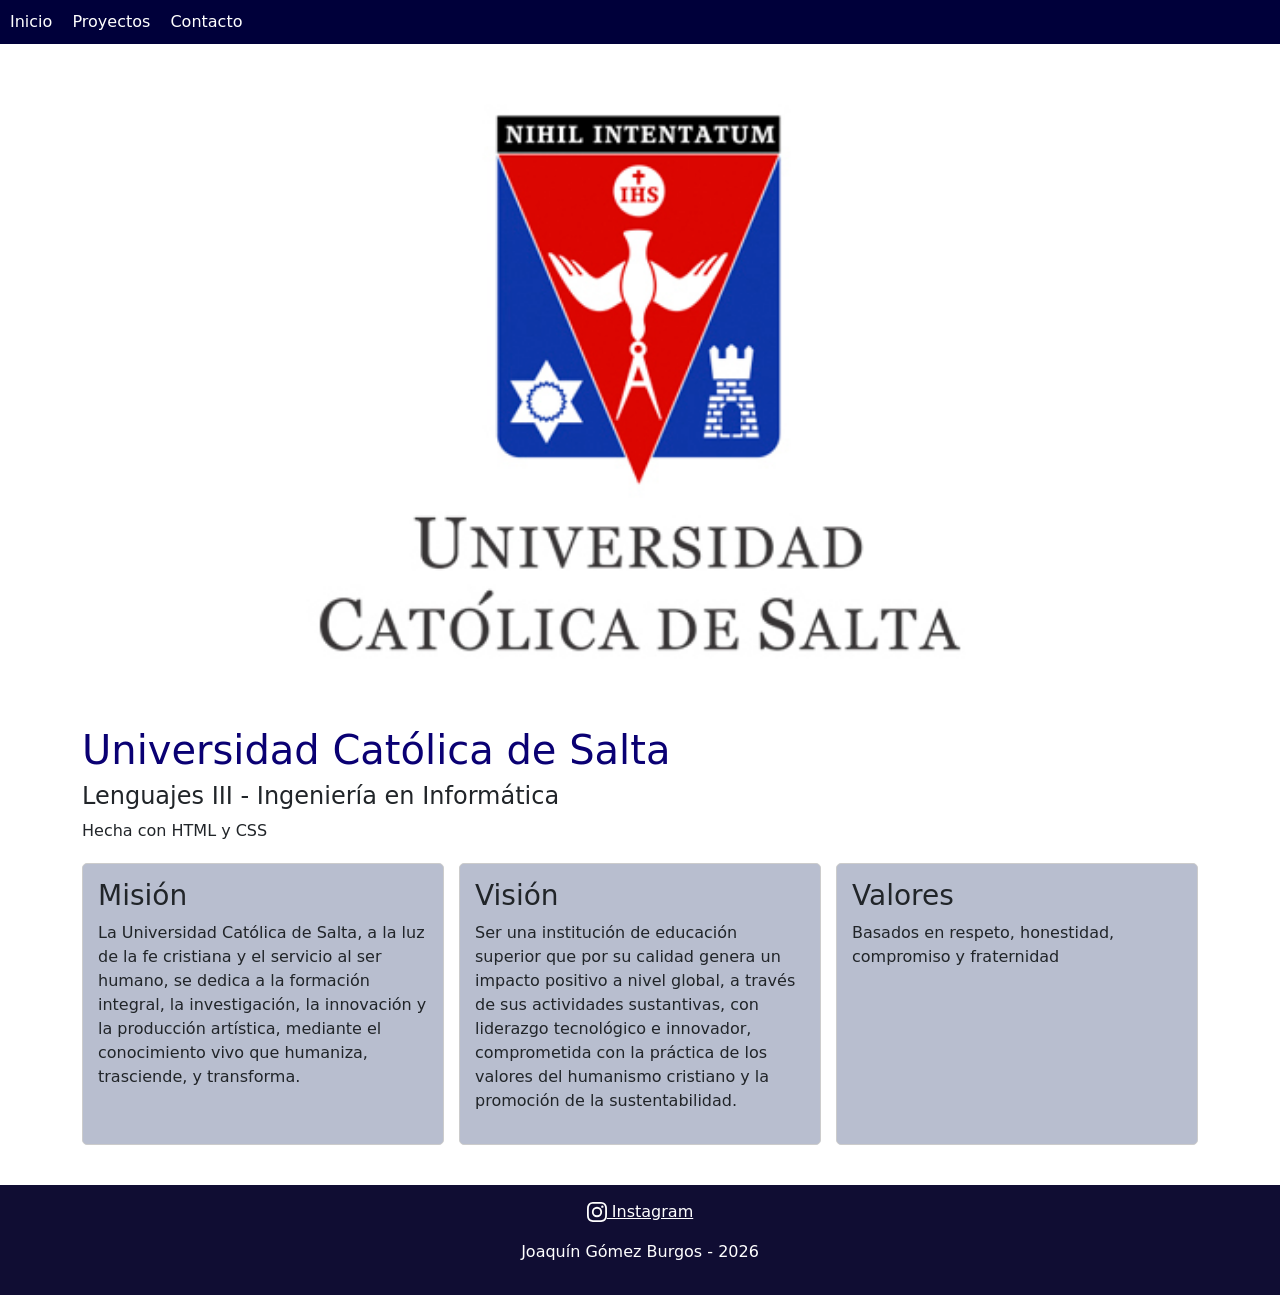
==== index.html @ 3d1560db "feat: Agrego contenido en las tarjetas" ====
<!DOCTYPE html>
<html lang="es">
<head>
  <meta charset="UTF-8" />
  <meta name="viewport" content="width=device-width, initial-scale=1.0" />
  <title>Mi Página</title>

  <link rel="stylesheet" href="https://cdn.jsdelivr.net/npm/bootstrap@5.3.0/dist/css/bootstrap.min.css">
  <link rel="stylesheet" href="styles.css">
  
</head>


<body>

  
  <nav>
    <a href="#">Inicio</a>
    <a href="#">Proyectos</a>
    <a href="#">Contacto</a>
  </nav>

  <header>
    <div id="miCarousel" class="carousel slide" data-bs-ride="carousel">

      <!-- Indicadores (los puntitos de abajo) -->
      <div class="carousel-indicators">
        <button data-bs-target="#miCarousel" data-bs-slide-to="0" class="active"></button>
        <button data-bs-target="#miCarousel" data-bs-slide-to="1"></button>
        <button data-bs-target="#miCarousel" data-bs-slide-to="2"></button>
      </div>
    
      <!-- Las imágenes -->
      <div class="carousel-inner">
        <div class="carousel-item active">
          <img src="img/imagen1.jpg" class="d-block w-100" alt="Imagen 1">
        </div>
        <div class="carousel-item">
          <img src="img/imagen2.webp" class="d-block w-100" alt="Imagen 2">
        </div>
        <div class="carousel-item">
          <img src="img/imagen3.webp" class="d-block w-100" alt="Imagen 3">
        </div>
      </div>
    
      <!-- Botones laterales -->
      <button class="carousel-control-prev" data-bs-target="#miCarousel" data-bs-slide="prev">
        <span class="carousel-control-prev-icon"></span>
      </button>
      <button class="carousel-control-next" data-bs-target="#miCarousel" data-bs-slide="next">
        <span class="carousel-control-next-icon"></span>
      </button>
    
    </div>
  </header>

  
  <main class="container mt-4">
    <h1>Universidad Católica de Salta</h1>
    <h4>Lenguajes III - Ingeniería en Informática</h4>
    <p>Hecha con HTML y CSS</p>

    <div class="grilla">
      <div class="tarjeta">
        <h3>Misión</h3>
        <p>La Universidad Católica de Salta, a la luz de la fe cristiana y el servicio al ser humano, se dedica a la formación integral, la investigación, la innovación y la producción artística, mediante el conocimiento vivo que humaniza, trasciende, y transforma.</p>
      </div>
      <div class="tarjeta">
        <h3>Visión</h3>
        <p>Ser una institución de educación superior que por su calidad genera un impacto positivo a nivel global, a través de sus actividades sustantivas, con liderazgo tecnológico e innovador, comprometida con la práctica de los valores del humanismo cristiano y la promoción de la sustentabilidad.</p>
      </div>
      <div class="tarjeta">
        <h3>Valores</h3>
        <p>Basados en respeto, honestidad, compromiso y fraternidad</p>
      </div>
    </div>

  </main>


  <!--pie de pagina -->
  <footer>
    <p>
      <a href="https://instagram.com" >
        <!--icono de instagram vectorial-->
        <svg xmlns="http://www.w3.org/2000/svg" width="20" height="20" fill="white" viewBox="0 0 24 24" style="vertical-align: middle;">
          <path d="M12 2.163c3.204 0 3.584.012 4.85.07 1.366.062 2.633.334 3.608 1.308.975.975 1.246 2.242 1.308 3.608.058 1.266.07 1.646.07 4.85s-.012 3.584-.07 4.85c-.062 1.366-.334 2.633-1.308 3.608-.975.975-2.242 1.246-3.608 1.308-1.266.058-1.646.07-4.85.07s-3.584-.012-4.85-.07c-1.366-.062-2.633-.334-3.608-1.308-.975-.975-1.246-2.242-1.308-3.608C2.175 15.584 2.163 15.204 2.163 12s.012-3.584.07-4.85c.062-1.366.334-2.633 1.308-3.608.975-.975 2.242-1.246 3.608-1.308C8.416 2.175 8.796 2.163 12 2.163zm0-2.163C8.741 0 8.332.013 7.052.072 5.197.157 3.355.673 2.014 2.014.673 3.355.157 5.197.072 7.052.013 8.332 0 8.741 0 12c0 3.259.013 3.668.072 4.948.085 1.855.601 3.697 1.942 5.038 1.341 1.341 3.183 1.857 5.038 1.942C8.332 23.987 8.741 24 12 24s3.668-.013 4.948-.072c1.855-.085 3.697-.601 5.038-1.942 1.341-1.341 1.857-3.183 1.942-5.038.059-1.28.072-1.689.072-4.948s-.013-3.668-.072-4.948c-.085-1.855-.601-3.697-1.942-5.038C20.645.673 18.803.157 16.948.072 15.668.013 15.259 0 12 0zm0 5.838a6.162 6.162 0 1 0 0 12.324 6.162 6.162 0 0 0 0-12.324zm0 10.162a4 4 0 1 1 0-8 4 4 0 0 1 0 8zm6.406-11.845a1.44 1.44 0 1 0 0 2.88 1.44 1.44 0 0 0 0-2.88z"/>
        </svg>
        Instagram
      </a>
    </p>
    <p>Joaquín Gómez Burgos - 2026</p>
  </footer>

  <script src="https://cdn.jsdelivr.net/npm/bootstrap@5.3.0/dist/js/bootstrap.bundle.min.js"></script>
</body>
</html>
---- styles.css ----
/* navegación css */
nav {
    background-color: #00003a;
    padding: 10px;
}
  
nav a {
    color: white;
    text-decoration: none;
    margin-right: 15px;
}
  
      
  
/* contenido principal css */
.contenido {
    padding: 20px;
}
  
h1 {
    color: #0a0073;
}
  
/* grilla css */
.grilla {
    display: grid;
    grid-template-columns: repeat(3, 1fr);
    gap: 15px;
    margin-top: 20px;
}
  
.tarjeta {
    background-color: #b8becf;
    border: 1px solid #ccc;
    padding: 15px;
    border-radius: 5px;
}
  
.tarjeta h3 {
    margin-top: 0;

}
  
/* RESPONSIVE*/
@media (max-width: 600px) {
    .grilla {
        grid-template-columns: 1fr;
    }
}
  
/* pie de pagina css */
footer {
    background-color: #100d33;
    color: white;
    text-align: center;
    padding: 15px;
    margin-top: 40px;
}
  
footer a {
    color: white;
}
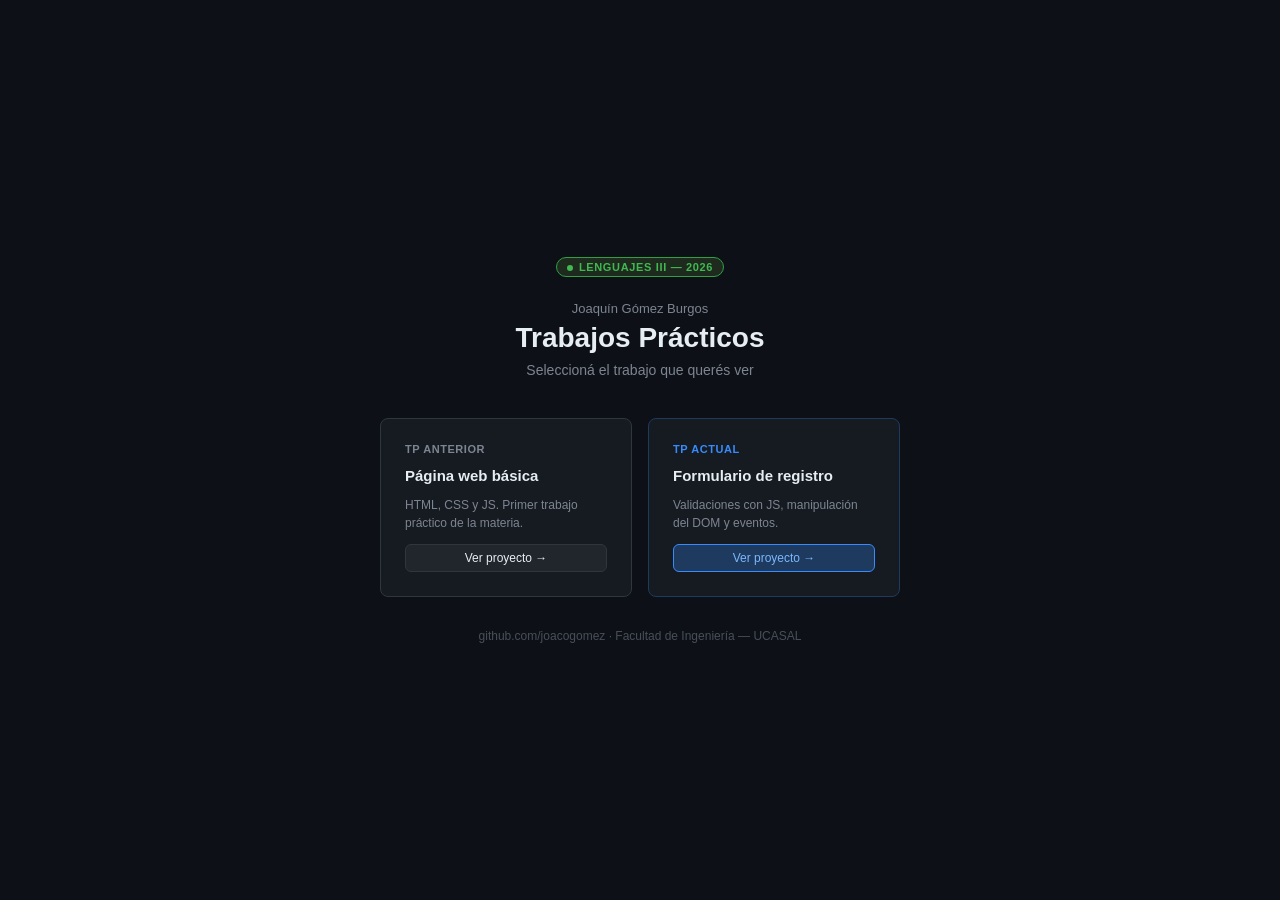
==== commit 7cb6656f: "feat: Landing page para seleccionar el Trabajo" ====
--- a/index.html
+++ b/index.html
@@ -1,97 +1,95 @@
 <!DOCTYPE html>
 <html lang="es">
 <head>
-  <meta charset="UTF-8" />
-  <meta name="viewport" content="width=device-width, initial-scale=1.0" />
-  <title>Mi Página</title>
+  <meta charset="UTF-8">
+  <meta name="viewport" content="width=device-width, initial-scale=1">
+  <title>TPs — Joaquín</title>
+  <style>
+    * { box-sizing: border-box; margin: 0; padding: 0; }
+    body {
+      background: #0d1117;
+      min-height: 100vh;
+      display: flex;
+      flex-direction: column;
+      align-items: center;
+      justify-content: center;
+      padding: 3rem 1rem;
+      font-family: -apple-system, BlinkMacSystemFont, 'Segoe UI', sans-serif;
+    }
+    .badge {
+      background: #1f2a1f;
+      border: 1px solid #2ea043;
+      color: #3fb950;
+      font-size: 11px;
+      font-weight: 600;
+      letter-spacing: .06em;
+      padding: 3px 10px;
+      border-radius: 20px;
+      margin-bottom: 1.5rem;
+      text-transform: uppercase;
+    }
+    .dot { width: 6px; height: 6px; border-radius: 50%; background: #3fb950; display: inline-block; margin-right: 6px; vertical-align: middle; }
+    .name { color: #7d8590; font-size: 13px; margin-bottom: .4rem; text-align: center; }
+    h1 { color: #e6edf3; font-size: 28px; font-weight: 700; margin-bottom: .5rem; text-align: center; }
+    .sub { color: #7d8590; font-size: 14px; margin-bottom: 2.5rem; text-align: center; }
+    .grid { display: grid; grid-template-columns: 1fr 1fr; gap: 16px; width: 100%; max-width: 520px; }
+    .card {
+      background: #161b22;
+      border: 1px solid #30363d;
+      border-radius: 8px;
+      padding: 1.5rem;
+      display: flex;
+      flex-direction: column;
+      gap: 12px;
+      text-decoration: none;
+      transition: border-color .15s;
+    }
+    .card:hover { border-color: #388bfd; }
+    .card.destacado { border-color: #1f3a5f; }
+    .tag { font-size: 11px; font-weight: 600; letter-spacing: .05em; text-transform: uppercase; }
+    .tag.old { color: #7d8590; }
+    .tag.new { color: #388bfd; }
+    .card-title { color: #e6edf3; font-size: 15px; font-weight: 600; }
+    .card-desc { color: #7d8590; font-size: 12px; line-height: 1.5; }
+    .btn {
+      margin-top: auto;
+      background: #21262d;
+      border: 1px solid #30363d;
+      border-radius: 6px;
+      color: #e6edf3;
+      font-size: 12px;
+      font-weight: 500;
+      padding: 6px 12px;
+      text-align: center;
+      transition: background .15s, border-color .15s;
+    }
+    .card.destacado .btn { background: #1f3a5f; border-color: #388bfd; color: #79b8ff; }
+    .card:hover .btn { background: #30363d; border-color: #388bfd; color: #e6edf3; }
+    .footer { color: #484f58; font-size: 12px; margin-top: 2rem; }
+    @media (max-width: 480px) { .grid { grid-template-columns: 1fr; } }
+  </style>
+</head>
+<body>
+  <div class="badge"><span class="dot"></span>Lenguajes III — 2026</div>
+  <p class="name">Joaquín Gómez Burgos</p>
+  <h1>Trabajos Prácticos</h1>
+  <p class="sub">Seleccioná el trabajo que querés ver</p>
 
-  <link rel="stylesheet" href="https://cdn.jsdelivr.net/npm/bootstrap@5.3.0/dist/css/bootstrap.min.css">
-  <link rel="stylesheet" href="styles.css">
-  
-</head>
+  <div class="grid">
+    <a class="card" href="TP-Antiguo/index.html">
+      <span class="tag old">TP anterior</span>
+      <p class="card-title">Página web básica</p>
+      <p class="card-desc">HTML, CSS y JS. Primer trabajo práctico de la materia.</p>
+      <div class="btn">Ver proyecto →</div>
+    </a>
+    <a class="card destacado" href="TP-Paez/index.html">
+      <span class="tag new">TP actual</span>
+      <p class="card-title">Formulario de registro</p>
+      <p class="card-desc">Validaciones con JS, manipulación del DOM y eventos.</p>
+      <div class="btn">Ver proyecto →</div>
+    </a>
+  </div>
 
-
-<body>
-
-  
-  <nav>
-    <a href="#">Inicio</a>
-    <a href="#">Proyectos</a>
-    <a href="#">Contacto</a>
-  </nav>
-
-  <header>
-    <div id="miCarousel" class="carousel slide" data-bs-ride="carousel">
-
-      <!-- Indicadores (los puntitos de abajo) -->
-      <div class="carousel-indicators">
-        <button data-bs-target="#miCarousel" data-bs-slide-to="0" class="active"></button>
-        <button data-bs-target="#miCarousel" data-bs-slide-to="1"></button>
-        <button data-bs-target="#miCarousel" data-bs-slide-to="2"></button>
-      </div>
-    
-      <!-- Las imágenes -->
-      <div class="carousel-inner">
-        <div class="carousel-item active">
-          <img src="img/imagen1.jpg" class="d-block w-100" alt="Imagen 1">
-        </div>
-        <div class="carousel-item">
-          <img src="img/imagen2.webp" class="d-block w-100" alt="Imagen 2">
-        </div>
-        <div class="carousel-item">
-          <img src="img/imagen3.webp" class="d-block w-100" alt="Imagen 3">
-        </div>
-      </div>
-    
-      <!-- Botones laterales -->
-      <button class="carousel-control-prev" data-bs-target="#miCarousel" data-bs-slide="prev">
-        <span class="carousel-control-prev-icon"></span>
-      </button>
-      <button class="carousel-control-next" data-bs-target="#miCarousel" data-bs-slide="next">
-        <span class="carousel-control-next-icon"></span>
-      </button>
-    
-    </div>
-  </header>
-
-  
-  <main class="container mt-4">
-    <h1>Universidad Católica de Salta</h1>
-    <h4>Lenguajes III - Ingeniería en Informática</h4>
-    <p>Hecha con HTML y CSS</p>
-
-    <div class="grilla">
-      <div class="tarjeta">
-        <h3>Misión</h3>
-        <p>La Universidad Católica de Salta, a la luz de la fe cristiana y el servicio al ser humano, se dedica a la formación integral, la investigación, la innovación y la producción artística, mediante el conocimiento vivo que humaniza, trasciende, y transforma.</p>
-      </div>
-      <div class="tarjeta">
-        <h3>Visión</h3>
-        <p>Ser una institución de educación superior que por su calidad genera un impacto positivo a nivel global, a través de sus actividades sustantivas, con liderazgo tecnológico e innovador, comprometida con la práctica de los valores del humanismo cristiano y la promoción de la sustentabilidad.</p>
-      </div>
-      <div class="tarjeta">
-        <h3>Valores</h3>
-        <p>Basados en respeto, honestidad, compromiso y fraternidad</p>
-      </div>
-    </div>
-
-  </main>
-
-
-  <!--pie de pagina -->
-  <footer>
-    <p>
-      <a href="https://instagram.com" >
-        <!--icono de instagram vectorial-->
-        <svg xmlns="http://www.w3.org/2000/svg" width="20" height="20" fill="white" viewBox="0 0 24 24" style="vertical-align: middle;">
-          <path d="M12 2.163c3.204 0 3.584.012 4.85.07 1.366.062 2.633.334 3.608 1.308.975.975 1.246 2.242 1.308 3.608.058 1.266.07 1.646.07 4.85s-.012 3.584-.07 4.85c-.062 1.366-.334 2.633-1.308 3.608-.975.975-2.242 1.246-3.608 1.308-1.266.058-1.646.07-4.85.07s-3.584-.012-4.85-.07c-1.366-.062-2.633-.334-3.608-1.308-.975-.975-1.246-2.242-1.308-3.608C2.175 15.584 2.163 15.204 2.163 12s.012-3.584.07-4.85c.062-1.366.334-2.633 1.308-3.608.975-.975 2.242-1.246 3.608-1.308C8.416 2.175 8.796 2.163 12 2.163zm0-2.163C8.741 0 8.332.013 7.052.072 5.197.157 3.355.673 2.014 2.014.673 3.355.157 5.197.072 7.052.013 8.332 0 8.741 0 12c0 3.259.013 3.668.072 4.948.085 1.855.601 3.697 1.942 5.038 1.341 1.341 3.183 1.857 5.038 1.942C8.332 23.987 8.741 24 12 24s3.668-.013 4.948-.072c1.855-.085 3.697-.601 5.038-1.942 1.341-1.341 1.857-3.183 1.942-5.038.059-1.28.072-1.689.072-4.948s-.013-3.668-.072-4.948c-.085-1.855-.601-3.697-1.942-5.038C20.645.673 18.803.157 16.948.072 15.668.013 15.259 0 12 0zm0 5.838a6.162 6.162 0 1 0 0 12.324 6.162 6.162 0 0 0 0-12.324zm0 10.162a4 4 0 1 1 0-8 4 4 0 0 1 0 8zm6.406-11.845a1.44 1.44 0 1 0 0 2.88 1.44 1.44 0 0 0 0-2.88z"/>
-        </svg>
-        Instagram
-      </a>
-    </p>
-    <p>Joaquín Gómez Burgos - 2026</p>
-  </footer>
-
-  <script src="https://cdn.jsdelivr.net/npm/bootstrap@5.3.0/dist/js/bootstrap.bundle.min.js"></script>
+  <p class="footer">github.com/joacogomez · Facultad de Ingeniería — UCASAL</p>
 </body>
 </html>
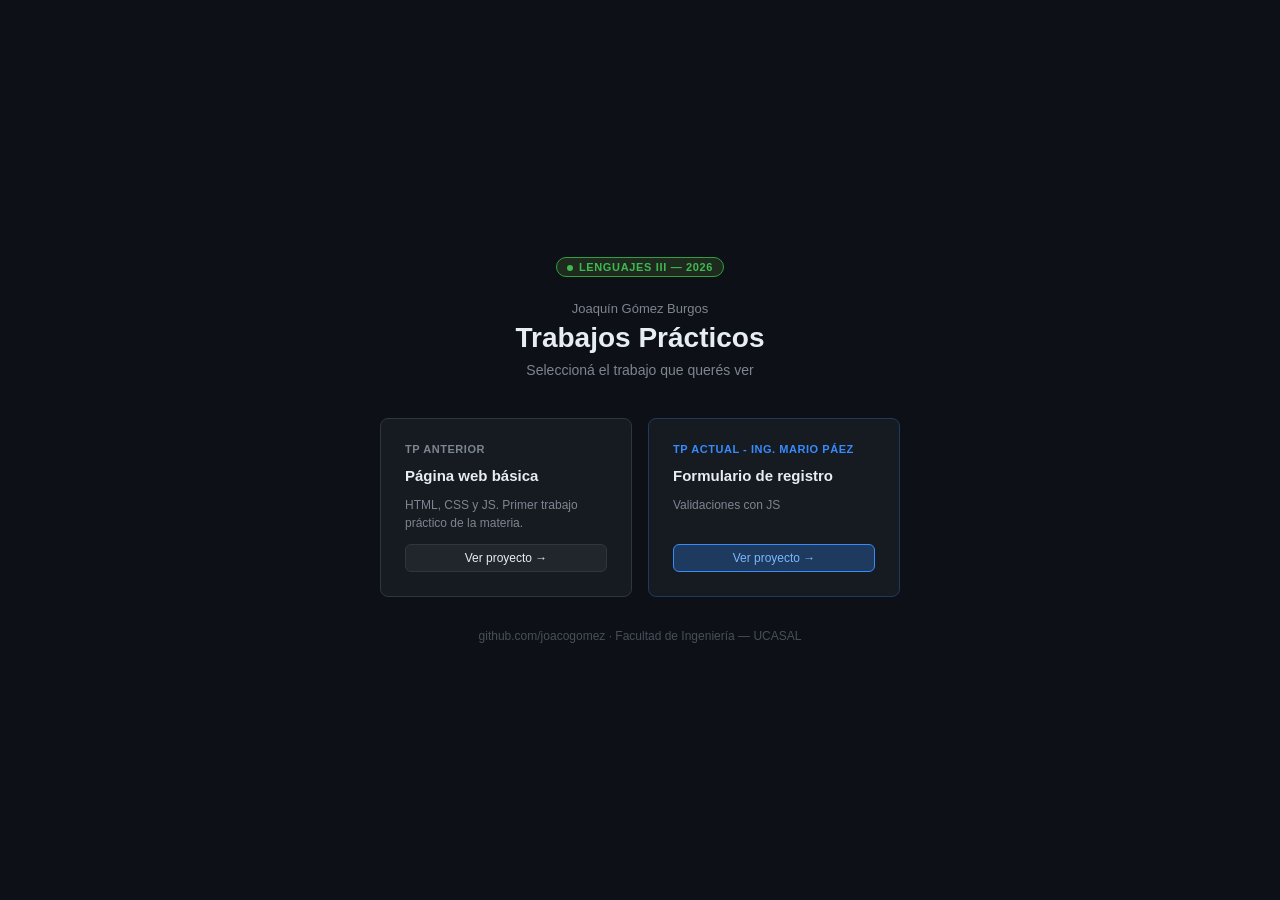
==== commit 94ee9fa8: "fix: cambio en los títulos de las tarjetas" ====
--- a/index.html
+++ b/index.html
@@ -83,9 +83,9 @@
       <div class="btn">Ver proyecto →</div>
     </a>
     <a class="card destacado" href="TP-Paez/index.html">
-      <span class="tag new">TP actual</span>
+      <span class="tag new">TP actual - ing. Mario Páez</span>
       <p class="card-title">Formulario de registro</p>
-      <p class="card-desc">Validaciones con JS, manipulación del DOM y eventos.</p>
+      <p class="card-desc">Validaciones con JS</p>
       <div class="btn">Ver proyecto →</div>
     </a>
   </div>
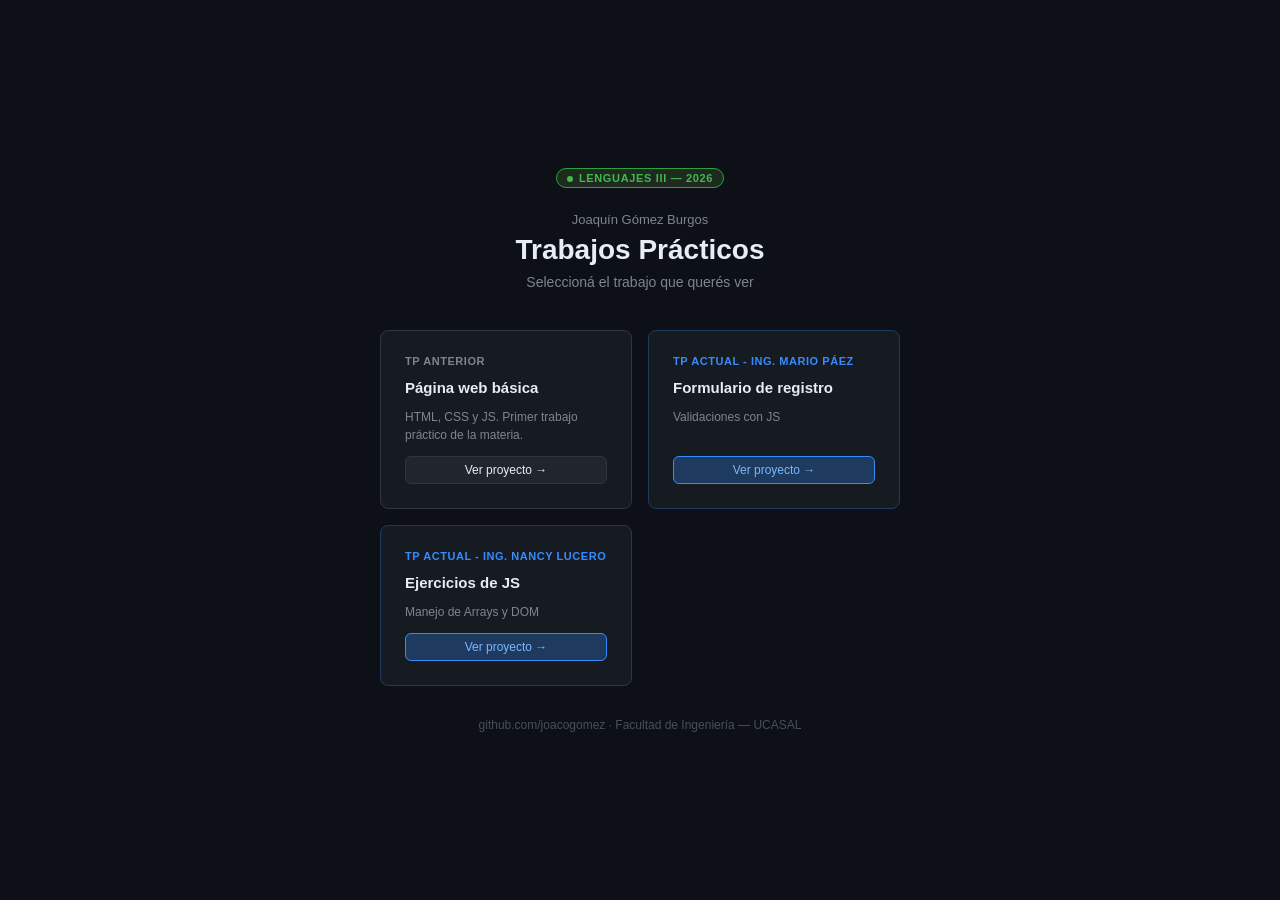
==== commit 90854e8f: "fix: conexión a la tarjeta de inicio" ====
--- a/index.html
+++ b/index.html
@@ -4,70 +4,7 @@
   <meta charset="UTF-8">
   <meta name="viewport" content="width=device-width, initial-scale=1">
   <title>TPs — Joaquín</title>
-  <style>
-    * { box-sizing: border-box; margin: 0; padding: 0; }
-    body {
-      background: #0d1117;
-      min-height: 100vh;
-      display: flex;
-      flex-direction: column;
-      align-items: center;
-      justify-content: center;
-      padding: 3rem 1rem;
-      font-family: -apple-system, BlinkMacSystemFont, 'Segoe UI', sans-serif;
-    }
-    .badge {
-      background: #1f2a1f;
-      border: 1px solid #2ea043;
-      color: #3fb950;
-      font-size: 11px;
-      font-weight: 600;
-      letter-spacing: .06em;
-      padding: 3px 10px;
-      border-radius: 20px;
-      margin-bottom: 1.5rem;
-      text-transform: uppercase;
-    }
-    .dot { width: 6px; height: 6px; border-radius: 50%; background: #3fb950; display: inline-block; margin-right: 6px; vertical-align: middle; }
-    .name { color: #7d8590; font-size: 13px; margin-bottom: .4rem; text-align: center; }
-    h1 { color: #e6edf3; font-size: 28px; font-weight: 700; margin-bottom: .5rem; text-align: center; }
-    .sub { color: #7d8590; font-size: 14px; margin-bottom: 2.5rem; text-align: center; }
-    .grid { display: grid; grid-template-columns: 1fr 1fr; gap: 16px; width: 100%; max-width: 520px; }
-    .card {
-      background: #161b22;
-      border: 1px solid #30363d;
-      border-radius: 8px;
-      padding: 1.5rem;
-      display: flex;
-      flex-direction: column;
-      gap: 12px;
-      text-decoration: none;
-      transition: border-color .15s;
-    }
-    .card:hover { border-color: #388bfd; }
-    .card.destacado { border-color: #1f3a5f; }
-    .tag { font-size: 11px; font-weight: 600; letter-spacing: .05em; text-transform: uppercase; }
-    .tag.old { color: #7d8590; }
-    .tag.new { color: #388bfd; }
-    .card-title { color: #e6edf3; font-size: 15px; font-weight: 600; }
-    .card-desc { color: #7d8590; font-size: 12px; line-height: 1.5; }
-    .btn {
-      margin-top: auto;
-      background: #21262d;
-      border: 1px solid #30363d;
-      border-radius: 6px;
-      color: #e6edf3;
-      font-size: 12px;
-      font-weight: 500;
-      padding: 6px 12px;
-      text-align: center;
-      transition: background .15s, border-color .15s;
-    }
-    .card.destacado .btn { background: #1f3a5f; border-color: #388bfd; color: #79b8ff; }
-    .card:hover .btn { background: #30363d; border-color: #388bfd; color: #e6edf3; }
-    .footer { color: #484f58; font-size: 12px; margin-top: 2rem; }
-    @media (max-width: 480px) { .grid { grid-template-columns: 1fr; } }
-  </style>
+  <link href="styles.css" rel="stylesheet">
 </head>
 <body>
   <div class="badge"><span class="dot"></span>Lenguajes III — 2026</div>
@@ -88,6 +25,12 @@
       <p class="card-desc">Validaciones con JS</p>
       <div class="btn">Ver proyecto →</div>
     </a>
+    <a class="card destacado" href="TP-Lucero/index.html">
+      <span class="tag new">TP actual - ing. Nancy Lucero</span>
+      <p class="card-title">Ejercicios de JS</p>
+      <p class="card-desc">Manejo de Arrays y DOM</p>
+      <div class="btn">Ver proyecto →</div>
+    </a>
   </div>
 
   <p class="footer">github.com/joacogomez · Facultad de Ingeniería — UCASAL</p>
--- a/styles.css
+++ b/styles.css
@@ -0,0 +1,62 @@
+* { box-sizing: border-box; margin: 0; padding: 0; }
+    body {
+      background: #0d1117;
+      min-height: 100vh;
+      display: flex;
+      flex-direction: column;
+      align-items: center;
+      justify-content: center;
+      padding: 3rem 1rem;
+      font-family: -apple-system, BlinkMacSystemFont, 'Segoe UI', sans-serif;
+    }
+    .badge {
+      background: #1f2a1f;
+      border: 1px solid #2ea043;
+      color: #3fb950;
+      font-size: 11px;
+      font-weight: 600;
+      letter-spacing: .06em;
+      padding: 3px 10px;
+      border-radius: 20px;
+      margin-bottom: 1.5rem;
+      text-transform: uppercase;
+    }
+    .dot { width: 6px; height: 6px; border-radius: 50%; background: #3fb950; display: inline-block; margin-right: 6px; vertical-align: middle; }
+    .name { color: #7d8590; font-size: 13px; margin-bottom: .4rem; text-align: center; }
+    h1 { color: #e6edf3; font-size: 28px; font-weight: 700; margin-bottom: .5rem; text-align: center; }
+    .sub { color: #7d8590; font-size: 14px; margin-bottom: 2.5rem; text-align: center; }
+    .grid { display: grid; grid-template-columns: 1fr 1fr; gap: 16px; width: 100%; max-width: 520px; }
+    .card {
+      background: #161b22;
+      border: 1px solid #30363d;
+      border-radius: 8px;
+      padding: 1.5rem;
+      display: flex;
+      flex-direction: column;
+      gap: 12px;
+      text-decoration: none;
+      transition: border-color .15s;
+    }
+    .card:hover { border-color: #388bfd; }
+    .card.destacado { border-color: #1f3a5f; }
+    .tag { font-size: 11px; font-weight: 600; letter-spacing: .05em; text-transform: uppercase; }
+    .tag.old { color: #7d8590; }
+    .tag.new { color: #388bfd; }
+    .card-title { color: #e6edf3; font-size: 15px; font-weight: 600; }
+    .card-desc { color: #7d8590; font-size: 12px; line-height: 1.5; }
+    .btn {
+      margin-top: auto;
+      background: #21262d;
+      border: 1px solid #30363d;
+      border-radius: 6px;
+      color: #e6edf3;
+      font-size: 12px;
+      font-weight: 500;
+      padding: 6px 12px;
+      text-align: center;
+      transition: background .15s, border-color .15s;
+    }
+    .card.destacado .btn { background: #1f3a5f; border-color: #388bfd; color: #79b8ff; }
+    .card:hover .btn { background: #30363d; border-color: #388bfd; color: #e6edf3; }
+    .footer { color: #484f58; font-size: 12px; margin-top: 2rem; }
+    @media (max-width: 480px) { .grid { grid-template-columns: 1fr; } }
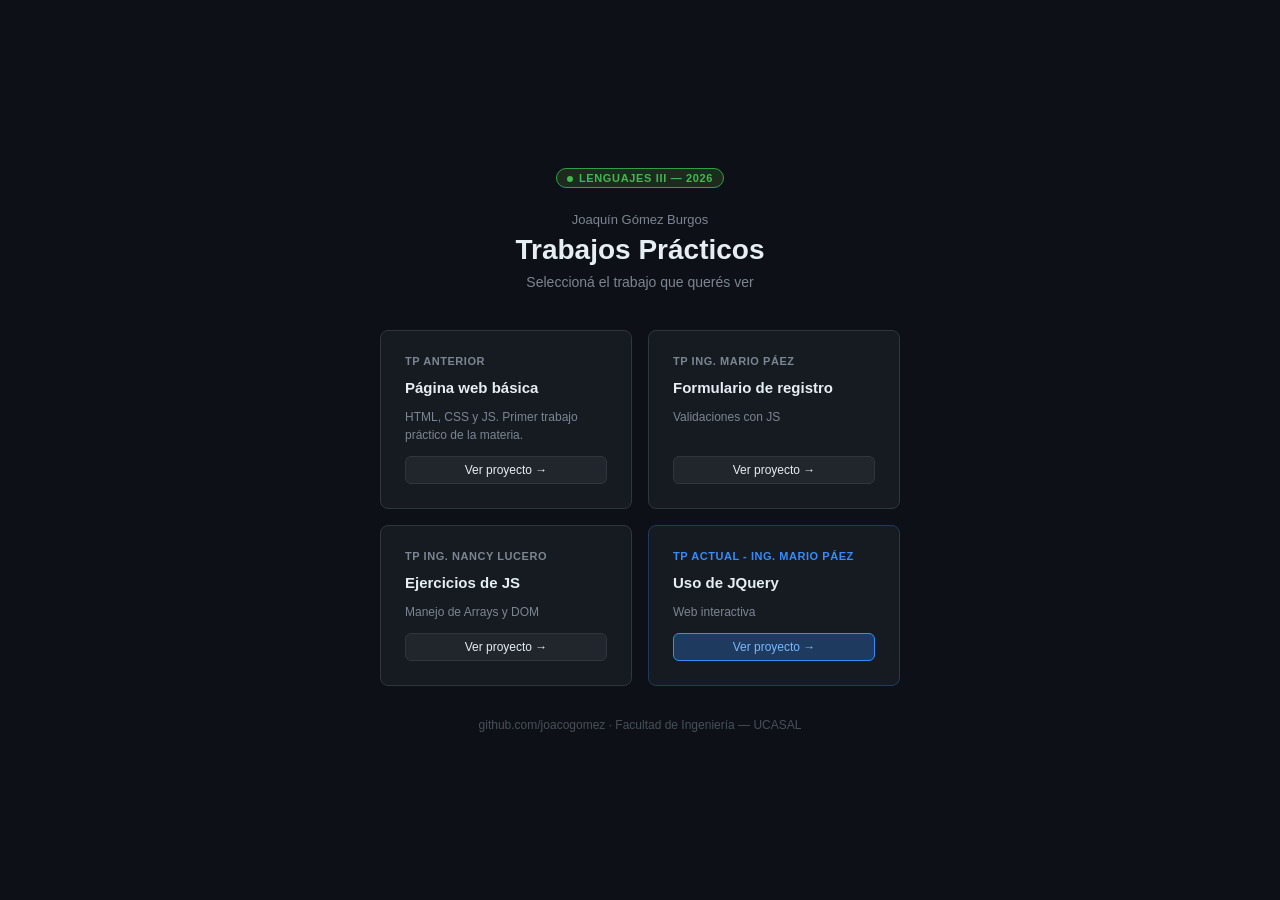
==== commit 0909fcbc: "feat: TP Jquery" ====
--- a/index.html
+++ b/index.html
@@ -19,16 +19,22 @@
       <p class="card-desc">HTML, CSS y JS. Primer trabajo práctico de la materia.</p>
       <div class="btn">Ver proyecto →</div>
     </a>
-    <a class="card destacado" href="TP-Paez/index.html">
-      <span class="tag new">TP actual - ing. Mario Páez</span>
+    <a class="card" href="TP-Paez/index.html">
+      <span class="tag old">TP Ing. Mario Páez</span>
       <p class="card-title">Formulario de registro</p>
       <p class="card-desc">Validaciones con JS</p>
       <div class="btn">Ver proyecto →</div>
     </a>
-    <a class="card destacado" href="TP-Lucero/index.html">
-      <span class="tag new">TP actual - ing. Nancy Lucero</span>
+    <a class="card" href="TP-Lucero/index.html">
+      <span class="tag old">TP Ing. Nancy Lucero</span>
       <p class="card-title">Ejercicios de JS</p>
       <p class="card-desc">Manejo de Arrays y DOM</p>
+      <div class="btn">Ver proyecto →</div>
+    </a>
+    <a class="card destacado" href="TP-Jquery/index.html">
+      <span class="tag new">TP actual - Ing. Mario Páez</span>
+      <p class="card-title">Uso de JQuery</p>
+      <p class="card-desc">Web interactiva</p>
       <div class="btn">Ver proyecto →</div>
     </a>
   </div>
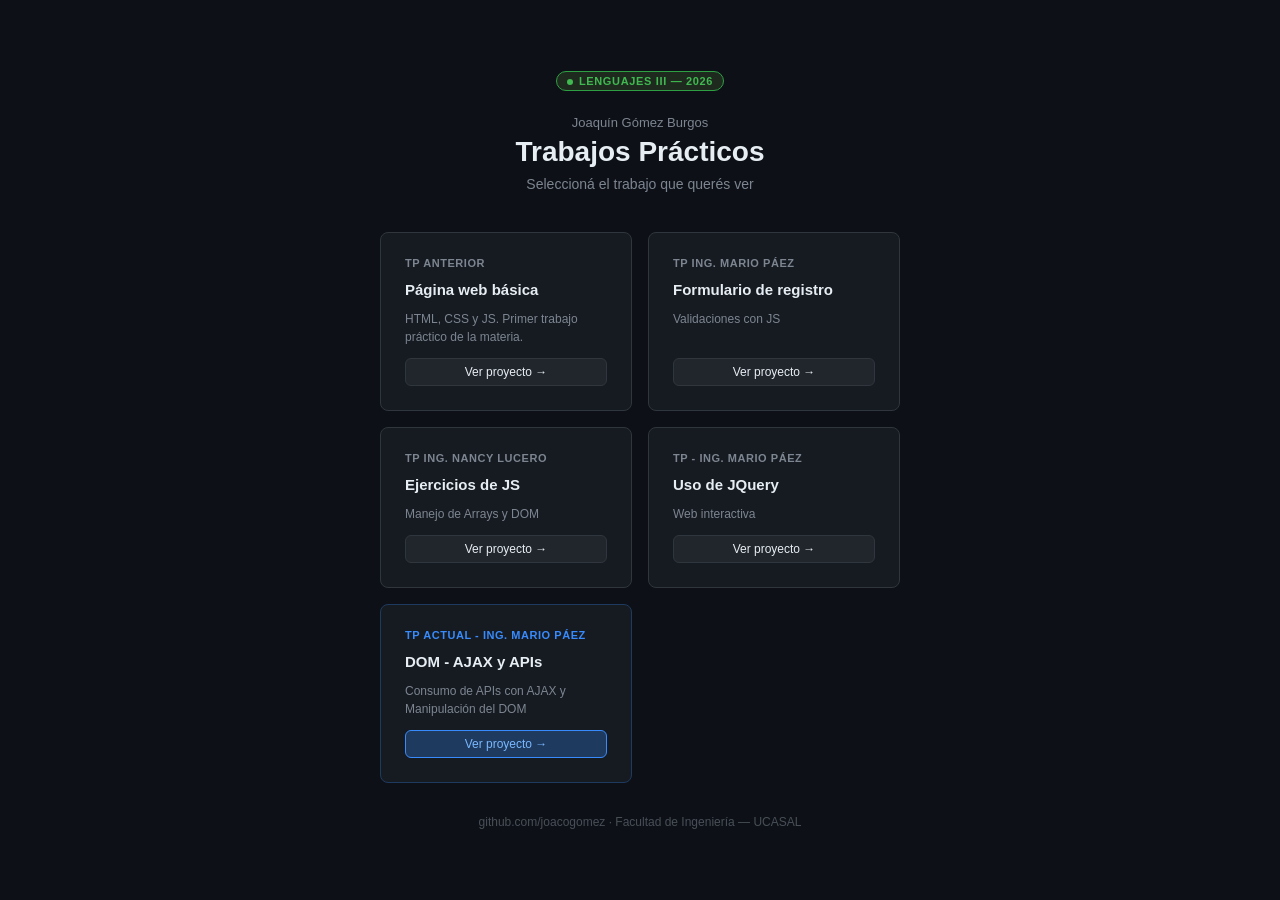
==== commit bdc312ef: "feat: agrego la tarjeta en la página principal" ====
--- a/index.html
+++ b/index.html
@@ -31,10 +31,16 @@
       <p class="card-desc">Manejo de Arrays y DOM</p>
       <div class="btn">Ver proyecto →</div>
     </a>
-    <a class="card destacado" href="TP-Jquery/index.html">
-      <span class="tag new">TP actual - Ing. Mario Páez</span>
+    <a class="card" href="TP-Jquery/index.html">
+      <span class="tag old">TP - Ing. Mario Páez</span>
       <p class="card-title">Uso de JQuery</p>
       <p class="card-desc">Web interactiva</p>
+      <div class="btn">Ver proyecto →</div>
+    </a>
+    <a class="card destacado" href="TP-API/index.html">
+      <span class="tag new">TP actual - Ing. Mario Páez</span>
+      <p class="card-title">DOM - AJAX y APIs</p>
+      <p class="card-desc">Consumo de APIs con AJAX y Manipulación del DOM</p>
       <div class="btn">Ver proyecto →</div>
     </a>
   </div>
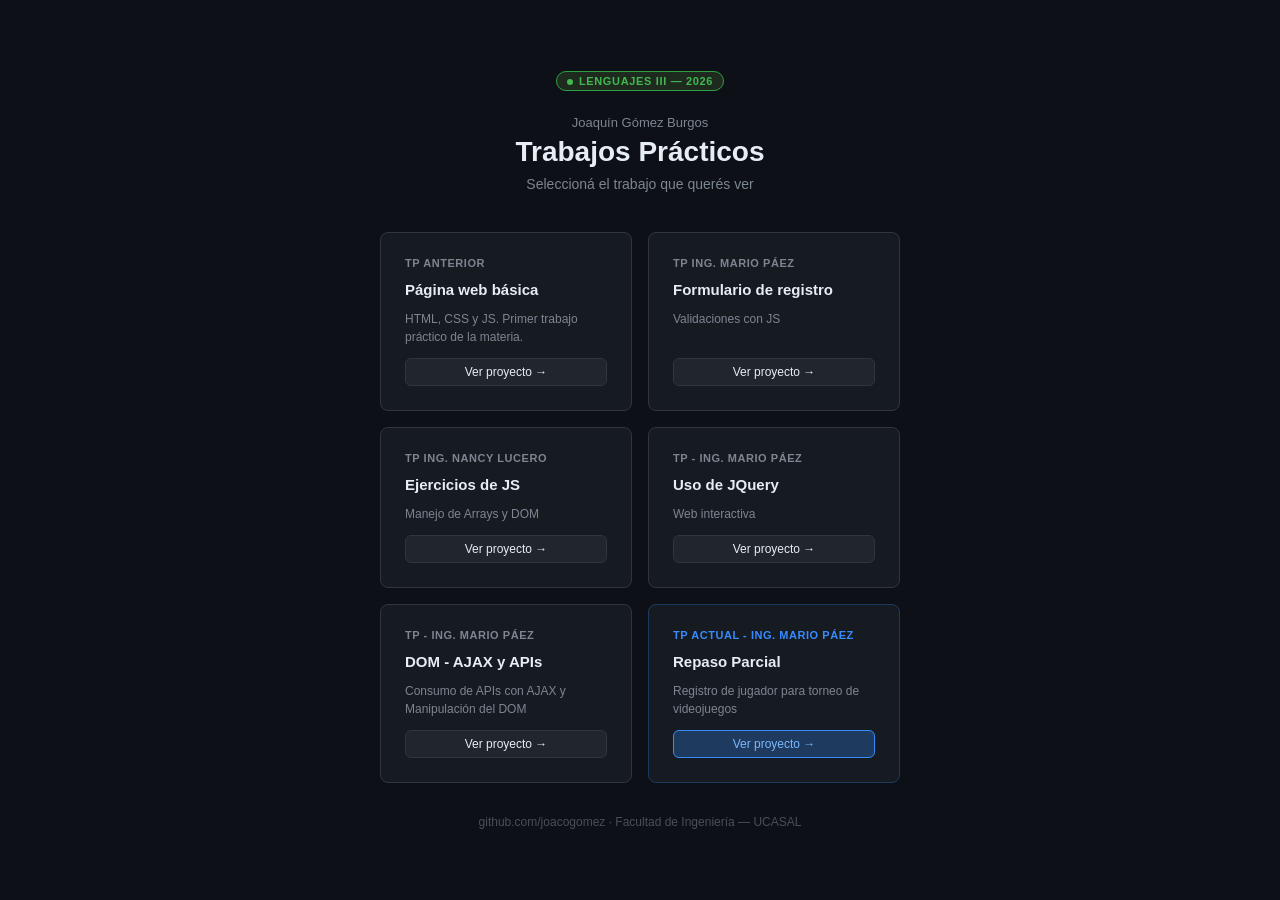
==== commit 947d231c: "feat: TP9 Repaso Parcial" ====
--- a/index.html
+++ b/index.html
@@ -37,10 +37,16 @@
       <p class="card-desc">Web interactiva</p>
       <div class="btn">Ver proyecto →</div>
     </a>
-    <a class="card destacado" href="TP-API/index.html">
-      <span class="tag new">TP actual - Ing. Mario Páez</span>
+    <a class="card" href="TP-API/index.html">
+      <span class="tag old">TP - Ing. Mario Páez</span>
       <p class="card-title">DOM - AJAX y APIs</p>
       <p class="card-desc">Consumo de APIs con AJAX y Manipulación del DOM</p>
+      <div class="btn">Ver proyecto →</div>
+    </a>
+    <a class="card destacado" href="TP-Repaso/index.html">
+      <span class="tag new">TP actual - Ing. Mario Páez</span>
+      <p class="card-title">Repaso Parcial</p>
+      <p class="card-desc">Registro de jugador para torneo de videojuegos</p>
       <div class="btn">Ver proyecto →</div>
     </a>
   </div>
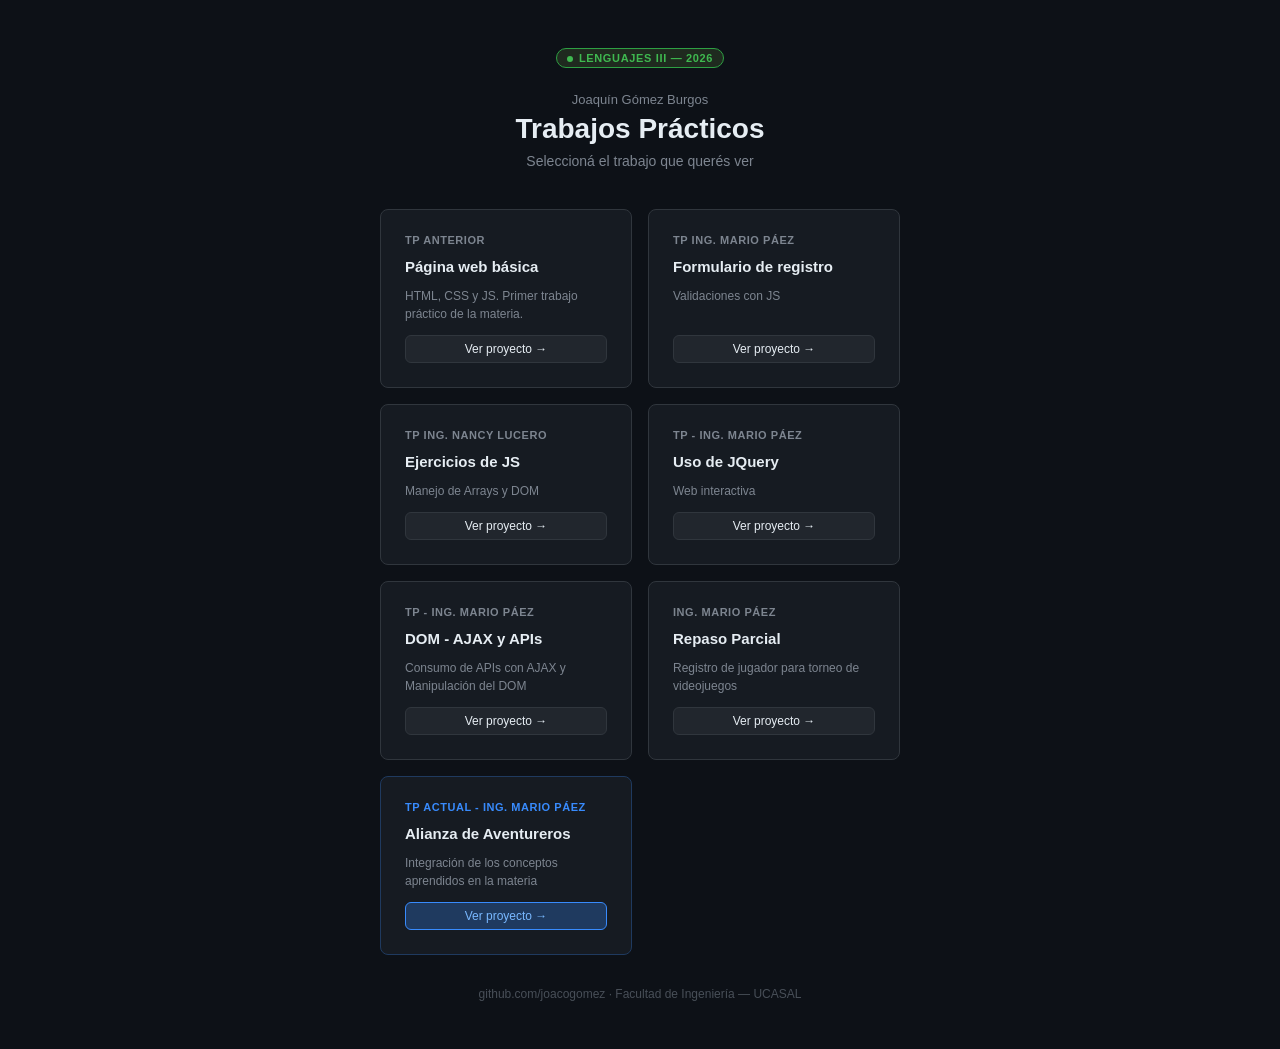
==== commit 7820d11e: "feat: TP10: Integrador" ====
--- a/index.html
+++ b/index.html
@@ -43,10 +43,16 @@
       <p class="card-desc">Consumo de APIs con AJAX y Manipulación del DOM</p>
       <div class="btn">Ver proyecto →</div>
     </a>
-    <a class="card destacado" href="TP-Repaso/index.html">
-      <span class="tag new">TP actual - Ing. Mario Páez</span>
+    <a class="card" href="TP-Repaso/index.html">
+      <span class="tag old">Ing. Mario Páez</span>
       <p class="card-title">Repaso Parcial</p>
       <p class="card-desc">Registro de jugador para torneo de videojuegos</p>
+      <div class="btn">Ver proyecto →</div>
+    </a>
+    <a class="card destacado" href="TP10/index.html">
+      <span class="tag new">TP actual - Ing. Mario Páez</span>
+      <p class="card-title">Alianza de Aventureros</p>
+      <p class="card-desc">Integración de los conceptos aprendidos en la materia</p>
       <div class="btn">Ver proyecto →</div>
     </a>
   </div>
